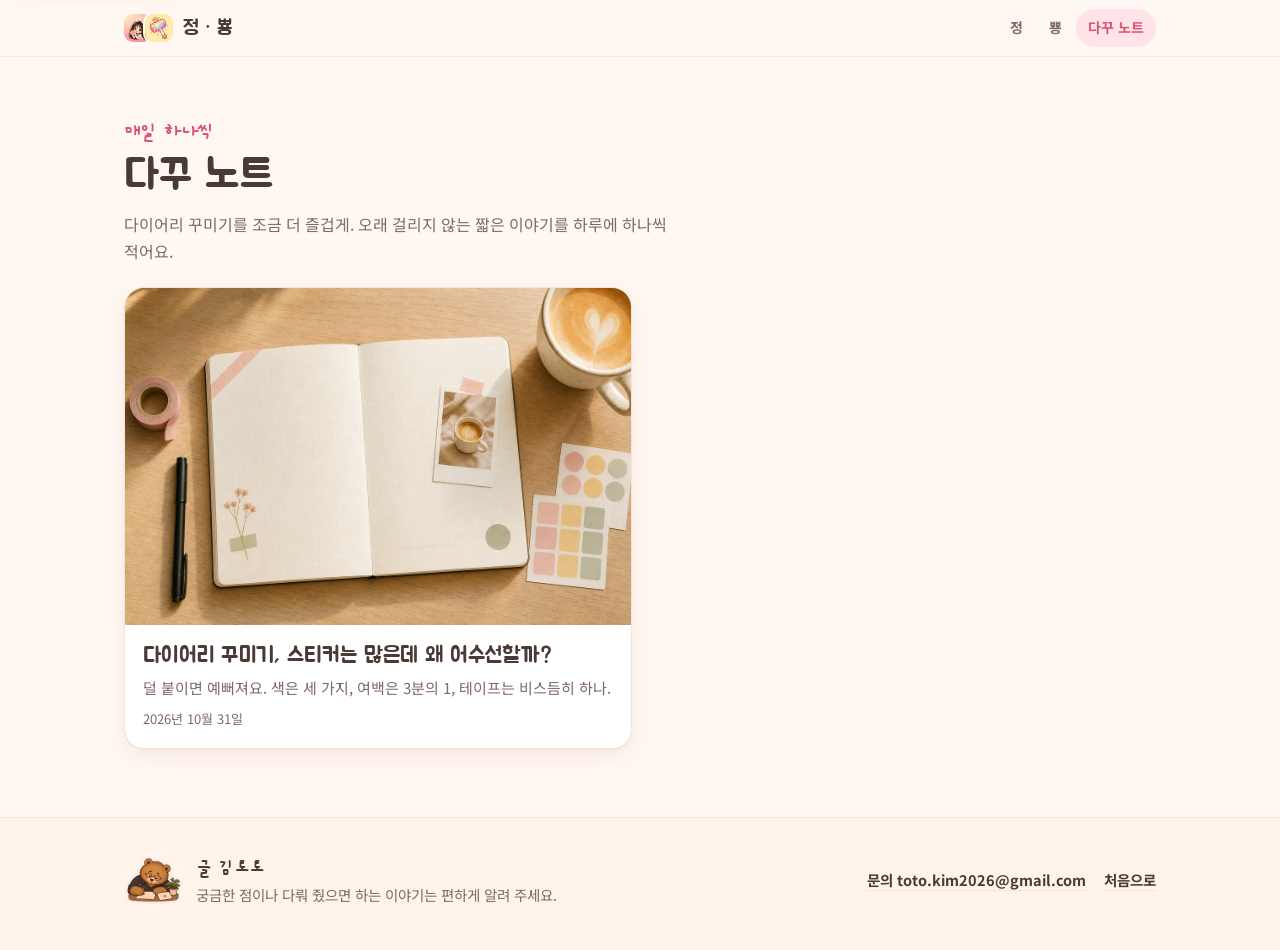
==== guide/index.html @ ba188624 "다꾸 노트 시작: 첫 글 「다이어리 꾸미기, 스티커는 많은데 왜 어수선할까?」, 목록 페이지, 머리 줄에 다꾸 노트 링크, sitemap 두 줄" ====
<!doctype html>
<html lang="ko">
<head>
<meta charset="utf-8">
<meta name="viewport" content="width=device-width, initial-scale=1, viewport-fit=cover">
<title>다꾸 노트 — 다이어리 꾸미기 이야기</title>
<meta name="description" content="다이어리 꾸미기를 조금 더 즐겁게. 색 고르기, 여백, 마스킹테이프, 하루 한 장 쓰는 습관까지 매일 하나씩 짧게 적어요.">
<meta name="theme-color" content="#FFF1DF" media="(prefers-color-scheme: light)">
<meta name="theme-color" content="#2B2230" media="(prefers-color-scheme: dark)">
<link rel="canonical" href="https://totokim202610.github.io/guide/">
<meta property="og:type" content="website">
<meta property="og:locale" content="ko_KR">
<meta property="og:site_name" content="정 · 뿅">
<meta property="og:title" content="다꾸 노트 — 다이어리 꾸미기 이야기">
<meta property="og:description" content="다이어리 꾸미기를 조금 더 즐겁게, 매일 하나씩 짧게.">
<meta property="og:url" content="https://totokim202610.github.io/guide/">
<meta property="og:image" content="https://totokim202610.github.io/assets/guide/diary-deco-basics/hero.jpg">
<meta name="twitter:card" content="summary_large_image">
<link rel="icon" type="image/png" sizes="64x64" href="../assets/jeong/favicon-64.png">
<link rel="apple-touch-icon" href="../assets/jeong/icon-192.png">
<link rel="preconnect" href="https://fonts.googleapis.com">
<link rel="preconnect" href="https://fonts.gstatic.com" crossorigin>
<link rel="stylesheet" href="https://fonts.googleapis.com/css2?family=Gaegu:wght@700&family=Jua&family=Noto+Sans+KR:wght@400;500;700&display=swap">
<link rel="stylesheet" href="../assets/site.css">
</head>
<body>
<a class="skip" href="#main">본문으로 바로 가기</a>

<header class="topbar">
  <div class="wrap">
    <a class="brand" href="../">
      <span class="brand-dots" aria-hidden="true"><img src="../assets/jeong/icon-96.png" alt="" width="28" height="28"><img src="../assets/ppyong/icon-96.png" alt="" width="28" height="28"></span>
      정 · 뿅
    </a>
    <nav class="topnav" aria-label="사이트">
      <a href="../jeong/">정</a>
      <a href="../ppyong/">뿅</a>
      <a href="./" aria-current="page">다꾸 노트</a>
    </nav>
  </div>
</header>

<main id="main">
  <section class="section">
    <div class="wrap">
      <div class="sec-head">
        <span class="eyebrow">매일 하나씩</span>
        <h1 style="font-size: clamp(30px, 7vw, 42px)">다꾸 노트</h1>
        <p>다이어리 꾸미기를 조금 더 즐겁게. 오래 걸리지 않는 짧은 이야기를 하루에 하나씩 적어요.</p>
      </div>
      <!-- 새 글은 맨 위에 추가 -->
      <ul class="guide-list">
        <li>
          <a href="diary-deco-basics/">
            <picture>
              <source srcset="../assets/guide/diary-deco-basics/hero.webp" type="image/webp">
              <img src="../assets/guide/diary-deco-basics/hero.jpg" alt="" width="1200" height="800">
            </picture>
            <div class="txt">
              <h2>다이어리 꾸미기, 스티커는 많은데 왜 어수선할까?</h2>
              <p>덜 붙이면 예뻐져요. 색은 세 가지, 여백은 3분의 1, 테이프는 비스듬히 하나.</p>
              <time datetime="2026-10-31">2026년 10월 31일</time>
            </div>
          </a>
        </li>
      </ul>
    </div>
  </section>
</main>

<footer class="footer">
  <div class="wrap">
    <div class="maker">
      <picture><source srcset="../assets/jeong/chars/toto-letter.webp" type="image/webp"><img src="../assets/jeong/chars/toto-letter.png" alt="" width="240" height="240"></picture>
      <p><b>글 김토토</b><br>궁금한 점이나 다뤄 줬으면 하는 이야기는 편하게 알려 주세요.</p>
    </div>
    <nav aria-label="바닥 링크">
      <ul>
        <li><a href="mailto:toto.kim2026@gmail.com">문의 toto.kim2026@gmail.com</a></li>
        <li><a href="../">처음으로</a></li>
      </ul>
    </nav>
  </div>
</footer>
</body>
</html>
---- assets/site.css ----
/* 정 · 뿅 소개 사이트 공통 스타일
   색은 두 앱의 lib/design/palette.dart 토큰(복숭아 테마, 어두울 땐 코코아밤/밤)에서 가져왔어요. */

:root {
  --bg: #FFF8F2;
  --surface: #FFFFFF;
  --surface-2: #FFF3EC;
  --primary: #FF8FA3;
  --primary-soft: #FFE3E8;
  --primary-deep: #D85570;   /* 앱 primaryDeep(#E5677F)을 글자용으로 조금 진하게: 흰 바탕 대비 4.5:1 */
  --text: #4A3A36;
  --text-sub: #7F6A64;       /* 앱 textSub(#A08C86)보다 진하게: 크림 바탕 대비 4.5:1 이상 */
  --line: #F3E4DC;
  --butter: #FFC94D;
  --sky: #6FA8F5;
  --mint: #52C7A3;
  --shadow: 0 1px 2px rgba(176, 104, 90, .08), 0 8px 24px rgba(176, 104, 90, .10);
  --shadow-lg: 0 2px 4px rgba(176, 104, 90, .08), 0 18px 40px rgba(176, 104, 90, .16);
  --hero-a: #FFF1DF;
  --hero-b: #FFD9E1;
  --focus: #D85570;
  --btn-bg: #D85570;

  --r-card: 20px;
  --r-btn: 16px;
  --r-chip: 999px;
  --gutter: 16px;
  --max: 1080px;

  --font-ui: "Noto Sans KR", "Pretendard", "Apple SD Gothic Neo", "Malgun Gothic", system-ui, sans-serif;
  --font-cute: "Jua", "Noto Sans KR", "Apple SD Gothic Neo", "Malgun Gothic", sans-serif;
  --font-hand: "Gaegu", "Jua", "Noto Sans KR", sans-serif;

  color-scheme: light dark;
}

/* 뿅: 무대 그라데이션(stageTop → stageBottom) */
.app-ppyong { --hero-a: #FFE9EC; --hero-b: #FFD3DB; }

@media (prefers-color-scheme: dark) {
  :root {
    /* 코코아밤(정) / 밤(뿅) 테마 */
    --bg: #2B2230;
    --surface: #392E40;
    --surface-2: #33293A;
    --primary: #E86F88;
    --primary-soft: #4E3A50;
    --primary-deep: #FFC2CF;
    --text: #F7E9EC;
    --text-sub: #C9B6C2;
    --line: #4A3D52;
    --butter: #FFD580;
    --sky: #8DB9FF;
    --shadow: 0 1px 2px rgba(0,0,0,.25), 0 8px 24px rgba(0,0,0,.28);
    --shadow-lg: 0 2px 4px rgba(0,0,0,.3), 0 18px 40px rgba(0,0,0,.38);
    --hero-a: #3A2E45;
    --hero-b: #4E3A55;
    --focus: #FFC2CF;
    --btn-bg: #C8506A;
  }
  .app-ppyong { --hero-a: #3A2E45; --hero-b: #4E3A55; }
}

*, *::before, *::after { box-sizing: border-box; }
html { -webkit-text-size-adjust: 100%; scroll-behavior: smooth; }
@media (prefers-reduced-motion: reduce) {
  html { scroll-behavior: auto; }
  *, *::before, *::after { transition: none !important; animation: none !important; }
}

body {
  margin: 0;
  background: var(--bg);
  color: var(--text);
  font-family: var(--font-ui);
  font-size: 16px;
  line-height: 1.7;
  word-break: keep-all;
  overflow-wrap: break-word;
  -webkit-font-smoothing: antialiased;
}
img { max-width: 100%; height: auto; display: block; }
picture { display: block; }
a { color: var(--primary-deep); text-underline-offset: 3px; }
:focus-visible { outline: 3px solid var(--focus); outline-offset: 3px; border-radius: 8px; }

.skip { position: absolute; left: 12px; top: -60px; z-index: 50; background: var(--surface); color: var(--text); padding: 10px 16px; border-radius: 12px; box-shadow: var(--shadow); font-weight: 700; text-decoration: none; }
.skip:focus { top: 12px; }

.visually-hidden { position: absolute !important; width: 1px; height: 1px; overflow: hidden; clip: rect(0 0 0 0); clip-path: inset(50%); white-space: nowrap; }
.wrap { width: 100%; max-width: var(--max); margin: 0 auto; padding: 0 var(--gutter); }

/* ── 머리 줄 ───────────────────────────── */
.topbar { position: sticky; top: 0; z-index: 20; background: color-mix(in srgb, var(--bg) 88%, transparent); backdrop-filter: saturate(1.4) blur(10px); -webkit-backdrop-filter: saturate(1.4) blur(10px); border-bottom: 1px solid color-mix(in srgb, var(--line) 70%, transparent); }
.topbar .wrap { display: flex; align-items: center; justify-content: space-between; gap: 12px; height: 56px; }
.brand { display: inline-flex; align-items: center; gap: 10px; font-family: var(--font-cute); font-size: 20px; color: var(--text); text-decoration: none; }
.brand-dots { display: inline-flex; }
.brand-dots img { width: 28px; height: 28px; border-radius: 9px; box-shadow: 0 0 0 2px var(--bg); }
.brand-dots img + img { margin-left: -7px; }
.topnav { display: flex; gap: 2px; }
.topnav a { font-size: 14px; font-weight: 700; color: var(--text-sub); text-decoration: none; padding: 7px 12px; border-radius: var(--r-chip); transition: background .15s, color .15s; }
.topnav a:hover { background: var(--primary-soft); color: var(--text); }
.topnav a[aria-current="page"] { background: var(--primary-soft); color: var(--primary-deep); }

/* ── 공통 글 ───────────────────────────── */
h1, h2, h3 { font-family: var(--font-cute); font-weight: 400; line-height: 1.3; margin: 0; }
.section { padding: 44px 0; }
.section.tight { padding-top: 4px; }
.app-hero + .section { padding-top: 28px; }
.sec-head { margin-bottom: 22px; }
.eyebrow { display: inline-block; font-family: var(--font-hand); font-weight: 700; font-size: 21px; letter-spacing: -.04em; line-height: 1.2; color: var(--primary-deep); margin-bottom: 4px; }
.sec-head h2 { font-size: clamp(26px, 6.4vw, 34px); }
.sec-head p { margin: 8px 0 0; color: var(--text-sub); max-width: 34em; }

.chips { display: flex; flex-wrap: wrap; gap: 8px; margin: 0; padding: 0; list-style: none; }
.chip { display: inline-flex; align-items: center; padding: 5px 12px; border-radius: var(--r-chip); background: color-mix(in srgb, var(--surface) 85%, transparent); color: var(--text); font-size: 13.5px; font-weight: 700; border: 1px solid var(--line); }

/* 출시 전 표시: 눌리는 단추가 아니라 안내 */
.soon { display: inline-flex; align-items: center; gap: 12px; padding: 10px 18px 10px 14px; border-radius: var(--r-btn); background: var(--surface); border: 1.5px dashed color-mix(in srgb, var(--primary) 75%, var(--line)); color: var(--text); font-weight: 700; font-size: 15px; line-height: 1.35; }
.soon .dot { width: 10px; height: 10px; border-radius: 50%; background: var(--primary); box-shadow: 0 0 0 4px var(--primary-soft); flex: none; animation: soon-pulse 2.4s ease-in-out infinite; }
.soon small { display: block; font-weight: 500; font-size: 12.5px; color: var(--text-sub); }
@keyframes soon-pulse { 50% { box-shadow: 0 0 0 7px color-mix(in srgb, var(--primary-soft) 30%, transparent); } }

.btn { display: inline-flex; align-items: center; justify-content: center; gap: 8px; min-height: 46px; padding: 0 18px; border-radius: var(--r-btn); font-weight: 700; font-size: 15px; text-decoration: none; transition: transform .15s, box-shadow .15s, background .15s; }
.btn svg { width: 18px; height: 18px; flex: none; }
.btn-primary { background: var(--btn-bg); color: #fff; box-shadow: 0 6px 16px color-mix(in srgb, var(--btn-bg) 30%, transparent); }
.btn-primary:hover { transform: translateY(-1px); box-shadow: 0 10px 22px color-mix(in srgb, var(--btn-bg) 38%, transparent); }
.btn-ghost { background: var(--surface); color: var(--text); border: 1px solid var(--line); }
.btn-ghost:hover { background: var(--primary-soft); }

/* ── 첫 화면(공통) ───────────────────────── */
.home-hero { position: relative; overflow: hidden; padding: 36px 0 24px; background:
  radial-gradient(120% 70% at 0% 0%, var(--hero-a), transparent 62%),
  radial-gradient(90% 60% at 100% 10%, var(--hero-b), transparent 66%); }
.home-hero .wrap { position: relative; display: grid; gap: 16px; }
.home-hero h1 { font-size: clamp(31px, 8.4vw, 50px); line-height: 1.25; }
.home-hero h1 em { font-style: normal; color: var(--primary-deep); }
.home-hero .lead { margin: 0; font-size: 16.5px; color: var(--text-sub); max-width: 28em; }
.hero-cast { display: flex; align-items: flex-end; justify-content: center; }
.hero-cast img { filter: drop-shadow(0 6px 12px rgba(120,60,60,.12)); }
.hero-cast picture { flex: none; }
.hero-cast picture:nth-child(1) { width: 112px; transform: rotate(-5deg); }
.hero-cast picture:nth-child(2) { width: 144px; margin: 0 -10px; position: relative; z-index: 1; }
.hero-cast picture:nth-child(3) { width: 92px; transform: rotate(6deg); margin-bottom: 8px; }

.apps { display: grid; gap: 18px; }
.app-card { position: relative; display: flex; flex-direction: column; background: var(--surface); border-radius: 28px; box-shadow: var(--shadow); overflow: hidden; border: 1px solid var(--line); transition: transform .2s, box-shadow .2s; }
.app-card:hover { transform: translateY(-3px); box-shadow: var(--shadow-lg); }
.app-card:focus-within { outline: 3px solid var(--focus); outline-offset: 3px; }
.app-card .top { display: flex; gap: 14px; align-items: center; padding: 20px 20px 0; }
.app-card .icon { width: 68px; height: 68px; border-radius: 20px; flex: none; box-shadow: 0 2px 8px rgba(0,0,0,.12); }
.app-card h2 { font-size: 28px; line-height: 1.15; }
.app-card h2 small { display: block; font-family: var(--font-ui); font-size: 13.5px; font-weight: 700; color: var(--text-sub); margin-top: 4px; }
.app-card .desc { padding: 12px 20px 0; margin: 0; }
.app-card .shot { position: relative; margin: 18px 16px 0; height: 300px; overflow: hidden; border-radius: 22px 22px 0 0; background: linear-gradient(180deg, var(--hero-a), var(--hero-b)); display: flex; justify-content: center; padding-top: 22px; }
.app-card .shot img { width: 208px; border-radius: 20px; box-shadow: 0 10px 30px rgba(120, 60, 60, .22); border: 5px solid #fff; }
@media (prefers-color-scheme: dark) { .app-card .shot img { border-color: #241c29; } }
/* 카드 전체가 하나의 링크(제목 링크를 카드 크기로 넓힘) */
.app-card h2 a { color: inherit; text-decoration: none; }
.app-card h2 a::after { content: ""; position: absolute; inset: 0; z-index: 3; border-radius: 28px; }
.app-card h2 a:focus-visible { outline: none; }
.app-card .more { position: absolute; right: 16px; bottom: 16px; z-index: 2; box-shadow: var(--shadow-lg); pointer-events: none; }
.app-card:hover .more { transform: translateY(-1px); }

.together { margin-top: 20px; display: flex; gap: 14px; align-items: center; padding: 16px 18px; border-radius: var(--r-card); background: var(--surface-2); border: 1px dashed color-mix(in srgb, var(--primary) 40%, var(--line)); }
.together picture { width: 64px; flex: none; }
.together p { margin: 0; font-size: 15px; line-height: 1.6; }
.together strong { color: var(--primary-deep); }

/* ── 앱 히어로 ─────────────────────────── */
.app-hero { position: relative; overflow: hidden; background: linear-gradient(160deg, var(--hero-a) 0%, var(--hero-b) 100%); padding: 30px 0 0; }
.app-hero::after { content: ""; position: absolute; left: 0; right: 0; bottom: -1px; height: 34px; background: var(--bg); border-radius: 34px 34px 0 0; z-index: 2; }
.app-hero .wrap { position: relative; z-index: 1; display: grid; gap: 14px; }
.app-hero .id { display: flex; gap: 14px; align-items: center; }
.app-hero .id img { width: 76px; height: 76px; border-radius: 22px; box-shadow: 0 4px 14px rgba(120,60,60,.2); flex: none; }
.app-hero h1 { font-size: clamp(36px, 9vw, 54px); line-height: 1.05; }
.app-hero .sub { display: block; font-family: var(--font-ui); font-weight: 700; font-size: 14px; color: var(--text-sub); margin-top: 6px; line-height: 1.4; }
.app-hero .lead { font-size: 18px; line-height: 1.6; margin: 2px 0 0; max-width: 23em; }
.app-hero .lead b { color: var(--primary-deep); font-weight: 700; }
.app-hero .chips { margin-top: 16px; }
.app-hero .actions { display: flex; flex-wrap: wrap; gap: 10px; align-items: center; margin-top: 18px; }
.app-hero .actions .soon { margin: 0; }
.qr { display: none; align-items: center; gap: 14px; margin: 18px 0 64px; padding: 12px 16px 12px 12px; width: fit-content; border-radius: var(--r-btn); background: var(--surface); border: 1px solid var(--line); }
.qr img { width: 112px; height: 112px; border-radius: 10px; background: #fff; padding: 4px; flex: none; }
.qr figcaption { font-weight: 700; font-size: 14px; line-height: 1.45; color: var(--text); }
.qr small { display: block; margin-top: 4px; font-weight: 500; font-size: 12.5px; color: var(--text-sub); }
/* QR은 늘 보인다(테스터가 찍어서 설치). 폰에서는 찍을 수 없으니 [Google Play에서 열기]도 함께 */
.qr { display: flex; }
.qr-link { margin-top: 10px; min-height: 40px; font-size: 14px; }
.qr-join { display: block; margin-top: 6px; font-weight: 500; font-size: 12.5px; color: var(--text-sub); }
@media (max-width: 520px) { .qr img { width: 92px; height: 92px; } .qr { margin-bottom: 40px; } }
.app-hero .art { position: relative; justify-self: center; width: min(76%, 300px); margin: 6px 0 0; }
.app-hero .art > picture img { filter: drop-shadow(0 10px 18px rgba(120,60,60,.16)); }
.app-hero .art .float { position: absolute; width: 24%; animation: bob 4s ease-in-out infinite; }
.app-hero .art .float.a { left: -12%; top: 22%; }
.app-hero .art .float.b { right: -10%; top: 4%; animation-delay: -1.3s; }
.app-hero .art .float.c { right: -8%; bottom: 22%; animation-delay: -2.6s; }
@keyframes bob { 50% { transform: translateY(-7px) rotate(3deg); } }

/* ── 갤러리 ────────────────────────────── */
.rail { display: grid; grid-auto-flow: column; gap: 14px; overflow-x: auto; scroll-snap-type: x mandatory; scroll-padding: 0 var(--gutter); padding: 6px var(--gutter) 18px; margin: 0 calc(var(--gutter) * -1); list-style: none; scrollbar-width: thin; scrollbar-color: var(--primary-soft) transparent; overscroll-behavior-x: contain; }
.rail::-webkit-scrollbar { height: 8px; }
.rail::-webkit-scrollbar-thumb { background: var(--primary-soft); border-radius: 8px; }
.rail > li { scroll-snap-align: start; margin: 0; }
.rail.phones { grid-auto-columns: 62%; }
.rail.wide { grid-auto-columns: 88%; }
.shot-card { margin: 0; }
.shot-card a { display: block; border-radius: 22px; transition: transform .2s; }
.shot-card a:hover { transform: translateY(-3px); }
.shot-card img { width: 100%; border-radius: 22px; background: var(--surface); box-shadow: var(--shadow); border: 1px solid var(--line); }
.rail.wide .shot-card img { border-radius: 18px; }
.shot-card figcaption { margin-top: 10px; font-size: 14px; line-height: 1.5; color: var(--text-sub); padding: 0 4px; }
.shot-card figcaption b { display: block; color: var(--text); font-size: 15px; margin-bottom: 2px; }
.sub-head { display: flex; align-items: flex-end; justify-content: space-between; gap: 12px; margin: 34px 0 12px; }
.sub-head.first { margin-top: 0; }
.sub-head h3 { font-size: 22px; }
.sub-head p { margin: 2px 0 0; font-size: 14.5px; color: var(--text-sub); }
.rail-nav { display: none; gap: 8px; flex: none; }
.js .rail-nav { display: flex; }
.rail-nav button { width: 40px; height: 40px; border-radius: 50%; border: 1px solid var(--line); background: var(--surface); color: var(--text); cursor: pointer; display: grid; place-items: center; box-shadow: var(--shadow); transition: background .15s, opacity .15s; padding: 0; }
.rail-nav button:hover:not(:disabled) { background: var(--primary-soft); }
.rail-nav button:disabled { opacity: .35; cursor: default; box-shadow: none; }
.rail-nav svg { width: 18px; height: 18px; }
@media (hover: none) { .js .rail-nav { display: none; } }
.swipe-hint { display: none; font-size: 13px; color: var(--text-sub); margin: -4px 0 0; }
@media (hover: none) { .swipe-hint { display: block; } }

/* ── 기능 카드 ─────────────────────────── */
.features { display: grid; gap: 14px; }
.feat { background: var(--surface); border: 1px solid var(--line); border-radius: var(--r-card); padding: 20px 20px 18px; box-shadow: var(--shadow); transition: transform .2s, box-shadow .2s; }
.feat:hover { transform: translateY(-2px); box-shadow: var(--shadow-lg); }
.feat-h { display: flex; align-items: center; gap: 12px; margin-bottom: 12px; }
.ico { width: 42px; height: 42px; border-radius: 14px; display: grid; place-items: center; background: var(--primary-soft); color: var(--primary-deep); flex: none; }
.ico svg { width: 22px; height: 22px; }
.ico.butter { background: #FFF1C9; color: #A86E00; }
.ico.sky { background: #E2EEFF; color: #2E6FC2; }
.ico.mint { background: #DDF5EC; color: #1E7F62; }
@media (prefers-color-scheme: dark) {
  .ico.butter { background: #4A4232; color: var(--butter); }
  .ico.sky { background: #2F3A52; color: var(--sky); }
  .ico.mint { background: #2F4A40; color: #7FE0C2; }
}
.feat h3 { font-size: 20px; line-height: 1.3; }
.feat h3 .tag { font-family: var(--font-ui); font-size: 12px; font-weight: 700; color: var(--text-sub); background: var(--surface-2); border: 1px solid var(--line); padding: 1px 8px; border-radius: var(--r-chip); margin-left: 4px; vertical-align: 3px; white-space: nowrap; }
.feat ul { margin: 0; padding: 0; list-style: none; display: grid; gap: 7px; }
.feat li { position: relative; padding-left: 17px; font-size: 15px; line-height: 1.6; }
.feat li::before { content: ""; position: absolute; left: 2px; top: .7em; width: 7px; height: 7px; border-radius: 50%; background: var(--primary); }

/* ── 접는 폰 ───────────────────────────── */
.fold { display: grid; gap: 12px; }
.fold-item { display: flex; gap: 16px; align-items: flex-start; padding: 18px; border-radius: var(--r-card); background: var(--surface); border: 1px solid var(--line); box-shadow: var(--shadow); }
.fold-item .dev { width: 52px; height: 52px; flex: none; color: var(--primary-deep); background: var(--primary-soft); border-radius: 16px; padding: 9px; }
.fold-item h3 { font-size: 19px; margin-bottom: 4px; }
.fold-item p { margin: 0; font-size: 15px; color: var(--text-sub); line-height: 1.6; }

/* ── 개인정보 ─────────────────────────── */
.privacy { position: relative; overflow: hidden; border-radius: 28px; padding: 26px 20px 22px; background: linear-gradient(155deg, var(--surface) 30%, var(--primary-soft) 160%); border: 1px solid var(--line); box-shadow: var(--shadow); }
.privacy .sec-head { padding-right: 96px; }
.privacy .yomi { position: absolute; right: 6px; top: 12px; width: 100px; transform: rotate(6deg); pointer-events: none; }
.promise { display: grid; grid-template-columns: 1fr 1fr; gap: 10px; margin: 0 0 18px; padding: 0; list-style: none; }
.promise li { background: var(--surface); border-radius: 16px; padding: 14px 13px; border: 1px solid var(--line); display: grid; gap: 4px; align-content: start; }
.promise li svg { width: 22px; height: 22px; color: var(--primary-deep); margin-bottom: 2px; }
.promise li b { font-size: 15px; line-height: 1.35; }
.promise li span { font-size: 13px; line-height: 1.5; color: var(--text-sub); }
.more-list { margin: 0 0 20px; padding: 0; list-style: none; display: grid; gap: 8px; font-size: 15px; line-height: 1.6; }
.more-list li { padding-left: 26px; position: relative; }
.more-list li svg { position: absolute; left: 0; top: .2em; width: 18px; height: 18px; color: var(--primary-deep); }

/* ── 함께 쓰면 ─────────────────────────── */
.duo { display: flex; gap: 16px; align-items: flex-start; padding: 20px; border-radius: var(--r-card); background: var(--surface); border: 1px solid var(--line); box-shadow: var(--shadow); }
.duo img.ic { width: 60px; height: 60px; border-radius: 18px; flex: none; }
.duo h3 { font-size: 21px; }
.duo p { margin: 6px 0 8px; font-size: 15px; line-height: 1.65; }
.duo .note { display: block; font-size: 14px; color: var(--text-sub); margin: 0 0 10px; }
.duo a { font-weight: 700; }

/* ── 바닥 ─────────────────────────────── */
.footer { margin-top: 8px; padding: 32px 0 40px; background: var(--surface-2); border-top: 1px solid var(--line); font-size: 14.5px; }
.footer .wrap { display: grid; gap: 18px; }
.footer .maker { display: flex; align-items: center; gap: 12px; }
.footer .maker picture { width: 60px; flex: none; }
.footer .maker p { margin: 0; color: var(--text-sub); line-height: 1.55; }
.footer .maker b { color: var(--text); font-family: var(--font-hand); font-size: 20px; font-weight: 700; letter-spacing: -.04em; }
.footer nav ul { display: flex; flex-wrap: wrap; gap: 8px 18px; list-style: none; margin: 0; padding: 0; }
.footer nav a { color: var(--text); font-weight: 700; text-decoration: none; border-bottom: 1.5px solid var(--line); }
.footer nav a:hover { color: var(--primary-deep); border-color: currentColor; }
.footer .copy { color: var(--text-sub); font-size: 13px; margin: 0; }

/* ── 다꾸 노트(글) ─────────────────────── */
.post { max-width: 680px; margin: 0 auto; padding: 32px var(--gutter) 48px; }
.post-head { margin-bottom: 22px; }
.post-head h1 { font-size: clamp(28px, 7vw, 40px); letter-spacing: -.01em; }
.post-meta { margin: 10px 0 0; font-size: 14px; color: var(--text-sub); }
.post figure { margin: 26px calc(-1 * var(--gutter)); }
.post figure img { display: block; width: 100%; height: auto; }
.post figcaption { padding: 8px var(--gutter) 0; font-size: 13.5px; color: var(--text-sub); }
.post p { margin: 0 0 18px; font-size: 17px; line-height: 1.9; }
.post .lede { font-size: 19px; line-height: 1.8; }
.post .lede b { background: linear-gradient(transparent 58%, color-mix(in srgb, var(--butter) 55%, transparent) 0); }
.post h2 { font-size: clamp(23px, 5.6vw, 28px); margin: 40px 0 12px; display: flex; align-items: baseline; gap: 10px; }
.post h2 .num { font-family: var(--font-hand); font-weight: 700; font-size: 1.15em; color: var(--primary-deep); }
.post blockquote { margin: 30px 0; padding: 4px 0 4px 18px; border-left: 4px solid var(--primary); font-family: var(--font-hand); font-weight: 700; font-size: 24px; line-height: 1.45; letter-spacing: -.03em; }
.post .tryit { margin: 34px 0; padding: 20px 20px 8px; border-radius: var(--r-card); background: var(--surface); border: 1px solid var(--line); box-shadow: var(--shadow); }
.post .tryit h3 { font-size: 20px; margin-bottom: 10px; }
.post .tryit ul { margin: 0 0 12px; padding: 0; list-style: none; display: grid; gap: 8px; }
.post .tryit li { position: relative; padding-left: 28px; font-size: 16px; line-height: 1.6; }
.post .tryit li::before { content: ""; position: absolute; left: 2px; top: .3em; width: 16px; height: 16px; border-radius: 5px; border: 2px solid var(--primary); }
.post-apps { margin-top: 44px; padding-top: 26px; border-top: 1.5px dashed var(--line); }
.post-apps > p { margin: 0 0 14px; font-size: 15px; color: var(--text-sub); }
.post-apps .duo + .duo { margin-top: 12px; }
.post-apps .duo { text-decoration: none; color: var(--text); transition: transform .15s, box-shadow .15s; }
.post-apps .duo:hover { transform: translateY(-1px); box-shadow: var(--shadow-lg); }
.post-apps .duo .go { font-weight: 700; color: var(--primary-deep); font-size: 15px; }
.guide-list { list-style: none; margin: 0; padding: 0; display: grid; gap: 16px; }
.guide-list a { display: grid; gap: 0; border-radius: var(--r-card); overflow: hidden; background: var(--surface); border: 1px solid var(--line); box-shadow: var(--shadow); color: var(--text); text-decoration: none; transition: transform .15s, box-shadow .15s; }
.guide-list a:hover { transform: translateY(-2px); box-shadow: var(--shadow-lg); }
.guide-list img { display: block; width: 100%; height: auto; aspect-ratio: 3 / 2; object-fit: cover; }
.guide-list .txt { padding: 16px 18px 18px; }
.guide-list h2 { font-size: 22px; }
.guide-list p { margin: 6px 0 0; font-size: 15px; color: var(--text-sub); line-height: 1.6; }
.guide-list time { display: block; margin-top: 8px; font-size: 13px; color: var(--text-sub); }
@media (min-width: 720px) {
  .post { padding-top: 48px; }
  .post figure { margin: 30px -40px; }
  .post figure img { border-radius: var(--r-card); }
  .post figcaption { padding: 10px 40px 0; }
  .guide-list { grid-template-columns: 1fr 1fr; }
}

/* ── 넓은 화면 ─────────────────────────── */
@media (min-width: 600px) {
  :root { --gutter: 24px; }
  .rail.phones { grid-auto-columns: 36%; }
  .rail.wide { grid-auto-columns: 66%; }
  .promise { grid-template-columns: repeat(4, 1fr); }
  .features { grid-template-columns: 1fr 1fr; }
  .fold { grid-template-columns: repeat(3, 1fr); }
  .fold-item { flex-direction: column; }
}
@media (min-width: 880px) {
  .section { padding: 60px 0; }
  .section.tight { padding-top: 4px; }
  .app-hero + .section { padding-top: 36px; }
  .home-hero { padding: 64px 0 36px; }
  .home-hero .wrap { grid-template-columns: 1.1fr .9fr; align-items: center; }
  .hero-cast { justify-content: flex-end; }
  .hero-cast picture:nth-child(1) { width: 150px; }
  .hero-cast picture:nth-child(2) { width: 190px; }
  .hero-cast picture:nth-child(3) { width: 120px; }
  .apps { grid-template-columns: 1fr 1fr; gap: 24px; }
  .app-card .shot { height: 340px; }
  .app-card .shot img { width: 236px; }
  .app-hero { padding-top: 44px; }
  .app-hero .wrap { grid-template-columns: 1.15fr .85fr; align-items: center; column-gap: 32px; }
  .app-hero .text { grid-column: 1; }
  .app-hero .art { grid-column: 2; width: 100%; max-width: 360px; margin: 0; }
  .rail.phones { grid-auto-columns: calc((100% - 3 * 14px) / 4); }
  .rail.wide { grid-auto-columns: 46%; }
  .rail { margin: 0; padding-left: 0; padding-right: 0; scroll-padding: 0; }
  .features { grid-template-columns: repeat(3, 1fr); }
  .privacy { padding: 40px 44px 34px; }
  .privacy .sec-head { padding-right: 180px; }
  .privacy .yomi { width: 150px; right: 34px; top: 22px; }
  .footer .wrap { grid-template-columns: 1fr auto; align-items: center; }
  .footer .copy { grid-column: 1 / -1; }
}
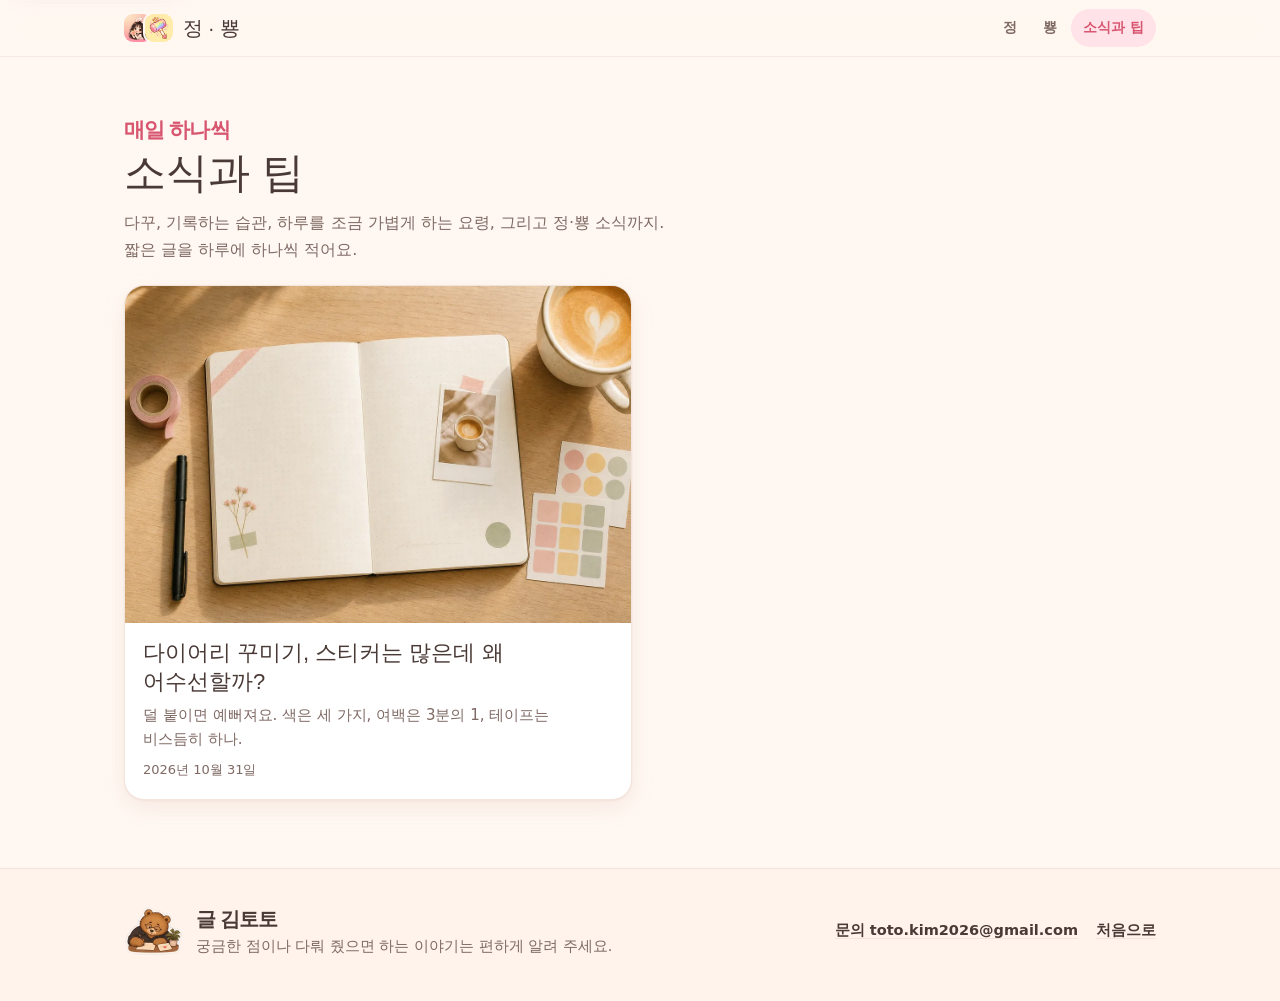
==== commit 769c3d8c: "다꾸 노트 → 소식과 팁, 주소 /guide/ → /notes/(옛 주소는 새 주소로 넘겨 주는 noindex 페이지), build_guide.py → build_notes.py" ====
--- a/guide/index.html
+++ b/guide/index.html
@@ -2,85 +2,12 @@
 <html lang="ko">
 <head>
 <meta charset="utf-8">
-<meta name="viewport" content="width=device-width, initial-scale=1, viewport-fit=cover">
-<title>다꾸 노트 — 다이어리 꾸미기 이야기</title>
-<meta name="description" content="다이어리 꾸미기를 조금 더 즐겁게. 색 고르기, 여백, 마스킹테이프, 하루 한 장 쓰는 습관까지 매일 하나씩 짧게 적어요.">
-<meta name="theme-color" content="#FFF1DF" media="(prefers-color-scheme: light)">
-<meta name="theme-color" content="#2B2230" media="(prefers-color-scheme: dark)">
-<link rel="canonical" href="https://totokim202610.github.io/guide/">
-<meta property="og:type" content="website">
-<meta property="og:locale" content="ko_KR">
-<meta property="og:site_name" content="정 · 뿅">
-<meta property="og:title" content="다꾸 노트 — 다이어리 꾸미기 이야기">
-<meta property="og:description" content="다이어리 꾸미기를 조금 더 즐겁게, 매일 하나씩 짧게.">
-<meta property="og:url" content="https://totokim202610.github.io/guide/">
-<meta property="og:image" content="https://totokim202610.github.io/assets/guide/diary-deco-basics/hero.jpg">
-<meta name="twitter:card" content="summary_large_image">
-<link rel="icon" type="image/png" sizes="64x64" href="../assets/jeong/favicon-64.png">
-<link rel="apple-touch-icon" href="../assets/jeong/icon-192.png">
-<link rel="preconnect" href="https://fonts.googleapis.com">
-<link rel="preconnect" href="https://fonts.gstatic.com" crossorigin>
-<link rel="stylesheet" href="https://fonts.googleapis.com/css2?family=Gaegu:wght@700&family=Jua&family=Noto+Sans+KR:wght@400;500;700&display=swap">
-<link rel="stylesheet" href="../assets/site.css">
+<title>옮겼어요</title>
+<meta name="robots" content="noindex">
+<link rel="canonical" href="https://totokim202610.github.io/notes/">
+<meta http-equiv="refresh" content="0; url=../notes/">
 </head>
 <body>
-<a class="skip" href="#main">본문으로 바로 가기</a>
-
-<header class="topbar">
-  <div class="wrap">
-    <a class="brand" href="../">
-      <span class="brand-dots" aria-hidden="true"><img src="../assets/jeong/icon-96.png" alt="" width="28" height="28"><img src="../assets/ppyong/icon-96.png" alt="" width="28" height="28"></span>
-      정 · 뿅
-    </a>
-    <nav class="topnav" aria-label="사이트">
-      <a href="../jeong/">정</a>
-      <a href="../ppyong/">뿅</a>
-      <a href="./" aria-current="page">다꾸 노트</a>
-    </nav>
-  </div>
-</header>
-
-<main id="main">
-  <section class="section">
-    <div class="wrap">
-      <div class="sec-head">
-        <span class="eyebrow">매일 하나씩</span>
-        <h1 style="font-size: clamp(30px, 7vw, 42px)">다꾸 노트</h1>
-        <p>다이어리 꾸미기를 조금 더 즐겁게. 오래 걸리지 않는 짧은 이야기를 하루에 하나씩 적어요.</p>
-      </div>
-      <!-- 새 글은 맨 위에 추가 -->
-      <ul class="guide-list">
-        <li>
-          <a href="diary-deco-basics/">
-            <picture>
-              <source srcset="../assets/guide/diary-deco-basics/hero.webp" type="image/webp">
-              <img src="../assets/guide/diary-deco-basics/hero.jpg" alt="" width="1200" height="800">
-            </picture>
-            <div class="txt">
-              <h2>다이어리 꾸미기, 스티커는 많은데 왜 어수선할까?</h2>
-              <p>덜 붙이면 예뻐져요. 색은 세 가지, 여백은 3분의 1, 테이프는 비스듬히 하나.</p>
-              <time datetime="2026-10-31">2026년 10월 31일</time>
-            </div>
-          </a>
-        </li>
-      </ul>
-    </div>
-  </section>
-</main>
-
-<footer class="footer">
-  <div class="wrap">
-    <div class="maker">
-      <picture><source srcset="../assets/jeong/chars/toto-letter.webp" type="image/webp"><img src="../assets/jeong/chars/toto-letter.png" alt="" width="240" height="240"></picture>
-      <p><b>글 김토토</b><br>궁금한 점이나 다뤄 줬으면 하는 이야기는 편하게 알려 주세요.</p>
-    </div>
-    <nav aria-label="바닥 링크">
-      <ul>
-        <li><a href="mailto:toto.kim2026@gmail.com">문의 toto.kim2026@gmail.com</a></li>
-        <li><a href="../">처음으로</a></li>
-      </ul>
-    </nav>
-  </div>
-</footer>
+<p>이 글은 <a href="../notes/">새 주소</a>로 옮겼어요.</p>
 </body>
 </html>
